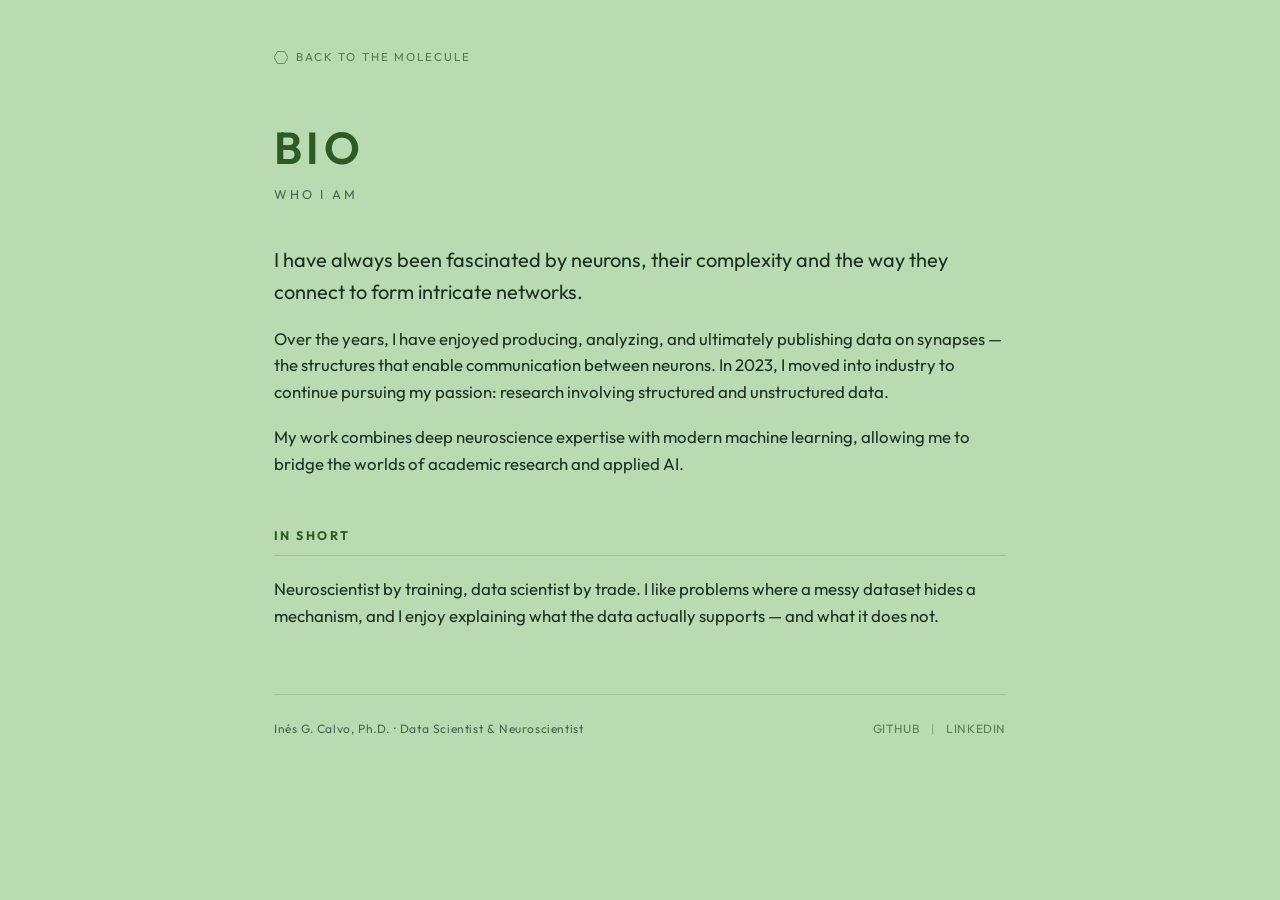
==== bio.html @ 28aaea66 "molecule" ====
<!DOCTYPE html>
<html lang="en" class="page-html">
<head>
  <meta charset="UTF-8">
  <meta name="viewport" content="width=device-width, initial-scale=1.0">
  <meta name="author" content="Inés G. Calvo">
  <meta name="description" content="Bio of Inés González Calvo — neuroscientist turned data scientist.">
  <title>Bio · Inés G. Calvo</title>
  <link rel="shortcut icon" href="img/logo_inesgcalvo.png">
  <link rel="stylesheet" href="css/style.css">
</head>
<body class="page">

  <div class="page-wrap">

    <nav class="page-nav">
      <a class="back-link" href="index.html">
        <svg class="hex-mark" viewBox="0 0 100 86.6" aria-hidden="true"><polygon points="100,43.3 75,0 25,0 0,43.3 25,86.6 75,86.6"/></svg>
        Back to the molecule
      </a>
    </nav>

    <header class="page-header">
      <h1 class="page-title">Bio</h1>
      <p class="page-kicker">Who I am</p>
    </header>

    <main class="page-body">
      <p class="lead-text">I have always been fascinated by neurons, their complexity and the way they connect to form intricate networks.</p>

      <p>Over the years, I have enjoyed producing, analyzing, and ultimately publishing data on synapses — the structures that enable communication between neurons. In 2023, I moved into industry to continue pursuing my passion: research involving structured and unstructured data.</p>

      <p>My work combines deep neuroscience expertise with modern machine learning, allowing me to bridge the worlds of academic research and applied AI.</p>

      <section class="page-section">
        <h2 class="section-title">In short</h2>
        <p>Neuroscientist by training, data scientist by trade. I like problems where a messy dataset hides a mechanism, and I enjoy explaining what the data actually supports — and what it does not.</p>
      </section>
    </main>

    <footer class="page-footer">
      <p>Inés G. Calvo, Ph.D. · Data Scientist &amp; Neuroscientist</p>
      <nav class="social-links">
        <a href="https://github.com/inesgcalvo" target="_blank" rel="noopener" class="social-link">GitHub</a>
        <span class="separator">|</span>
        <a href="https://www.linkedin.com/in/ines-g-calvo" target="_blank" rel="noopener" class="social-link">LinkedIn</a>
      </nav>
    </footer>

  </div>

</body>
</html>
---- css/style.css ----
/* ============================================================
   DESIGN SYSTEM — Inés G. Calvo · 'In Pieces' Style Redesign
   ============================================================ */

/* --- Google Fonts --- */
@import url('https://fonts.googleapis.com/css2?family=Outfit:wght@300;400;600&display=swap');

:root {
  /* Green Palette - Matching the raccoon image background exactly */
  --bg-color:       #b8dbb1; 
  --primary-green:  #2D5A27; /* Forest Green for UI */
  --accent-green:   #4CAF50; /* Leaf Green */
  --text-dark:      #1B3022; /* Deep Dark Green */
  --text-muted:     #4B6350; /* Muted Green */
  --white:          #FFFFFF;
  
  /* Typography - Strictly Sans-Serif */
  --font-main:      'Outfit', sans-serif;

  /* Molecule geometry — width of the regular hexagon (vertex to vertex).
     Its height is always width * sin(60°) = width * 0.8660254 */
  --hex-w: min(80vw, 64vh * 1.1547, 820px);
  /* Length of a branch bond, from the vertex outwards */
  --twig-L: calc(var(--hex-w) * 0.2);

  /* Transitions */
  --ease-smooth: cubic-bezier(0.25, 0.46, 0.45, 0.94);
  --ease-snap:   cubic-bezier(0.16, 1, 0.3, 1);
}

/* --- Reset & Base --- */
*, *::before, *::after { box-sizing: border-box; margin: 0; padding: 0; }

html, body {
  width: 100%;
  height: 100%;
  overflow: hidden; /* Disable scrolling */
}

body {
  font-family: var(--font-main);
  background-color: var(--bg-color);
  color: var(--text-dark);
  line-height: 1.6;
}

/* --- Main Layout --- */
.app-container {
  position: relative;
  width: 100vw;
  height: 100vh;
  display: flex;
  flex-direction: column;
  align-items: center;
  justify-content: center;
}

/* --- Molecule (hexagonal carbon ring) --- */
.molecule {
  position: relative;
  width: var(--hex-w);
  aspect-ratio: 1 / 0.8660254; /* regular hexagon bounding box */
  display: flex;
  align-items: center;
  justify-content: center;
  z-index: 2;
  transition: transform 0.5s var(--ease-snap);
}

/* Branches grow inwards, so the raccoon steps back while one is open */
.molecule.has-open .central-figure { opacity: 0.3; }

/* Bonds — the drawn edges of the hexagon */
.hex-bonds {
  position: absolute;
  inset: 0;
  width: 100%;
  height: 100%;
  overflow: visible;
  pointer-events: none;
}

.hex-bonds polygon {
  fill: none;
  stroke: var(--primary-green);
  stroke-width: 0.25;      /* viewBox units — scales with the hexagon */
  stroke-linejoin: round;
  opacity: 0.5;
  stroke-dasharray: 300;         /* perimeter = 6 * 50 in viewBox units */
  animation: drawBonds 2.4s var(--ease-smooth) 0.3s both;
}

/* --- Central Figure --- */
.central-figure {
  width: 40%;
  position: relative;
  z-index: 2;
  animation: fadeInScale 1.8s var(--ease-snap) both;
  transition: opacity 0.5s var(--ease-smooth);
}

.raccoon-img {
  width: 100%;
  height: auto;
  /* No shadow/frame as requested */
}

/* --- Nodes (atoms sitting on the hexagon vertices) --- */
.hex-nodes {
  position: absolute;
  inset: 0;
  pointer-events: none;
  z-index: 3;
}

/* A vertex is a zero-sized anchor: its node and its branch hang from it */
.vertex { position: absolute; width: 0; height: 0; }

.v-nw { left: 25%;  top: 0;    }
.v-ne { left: 75%;  top: 0;    }
.v-e  { left: 100%; top: 50%;  }
.v-se { left: 75%;  top: 100%; }
.v-sw { left: 25%;  top: 100%; }
.v-w  { left: 0;    top: 50%;  }

.node, .sub {
  pointer-events: auto;
  background: var(--bg-color); /* masks the bond behind the label */
  border: none;
  border-radius: 50px;
  color: var(--primary-green);
  font-family: var(--font-main);
  text-transform: uppercase;
  text-decoration: none;
  white-space: nowrap;
  cursor: pointer;
  transition: color 0.3s var(--ease-smooth), transform 0.3s var(--ease-smooth);
}

/* Main nodes — the six hexagon vertices */
.node {
  position: absolute;
  left: 0;
  top: 0;
  z-index: 2; /* the label masks the start of its own bonds */
  transform: translate(-50%, -50%);
  font-size: clamp(0.6rem, 1.05vw, 0.8rem);
  font-weight: 600;
  letter-spacing: 0.15em;
  padding: 0.5rem 0.9rem;
  animation: fadeInNode 1s var(--ease-snap) both;
}

.v-nw .node { animation-delay: 0.9s; }
.v-ne .node { animation-delay: 1.05s; }
.v-e  .node { animation-delay: 1.2s; }
.v-se .node { animation-delay: 1.35s; }
.v-sw .node { animation-delay: 1.5s; }
.v-w  .node { animation-delay: 1.65s; }

.node:hover,
.node:focus-visible {
  color: var(--accent-green);
  outline: none;
  transform: translate(-50%, -50%) scale(1.12);
}

.node.active { color: var(--accent-green); }

/* --- Branches (the sub-nodes bonded to a vertex) --- */
.branch {
  position: absolute;
  left: 0;
  top: 0;
  width: 0;
  height: 0;
  opacity: 0;
  visibility: hidden;
  transform: scale(0.7);
  transform-origin: 0 0;
  z-index: 1;
  transition: opacity 0.35s var(--ease-smooth),
              transform 0.45s var(--ease-snap),
              visibility 0.35s;
}

.branch.open {
  opacity: 1;
  visibility: visible;
  transform: scale(1);
}

/* Bond length per branch: short enough that the sub-nodes sit in the ring's
   inner margin, clear of both the raccoon and the hexagon edges */
#branch-about     { --twig-L: calc(var(--hex-w) * 0.18); }
#branch-neuro     { --twig-L: calc(var(--hex-w) * 0.21); }
#branch-data      { --twig-L: calc(var(--hex-w) * 0.19); }
#branch-galleries { --twig-L: calc(var(--hex-w) * 0.19); }

.twig { position: absolute; left: 0; top: 0; width: 0; height: 0; }

/* The line from the vertex to its sub-node */
.bond {
  position: absolute;
  left: 0;
  top: 0;
  width: var(--twig-L);
  height: 1px;
  background: var(--primary-green);
  opacity: 0.45;
  transform: rotate(var(--a));
  transform-origin: 0 50%;
}

/* Sub-node: rotate out along the bond, then un-rotate so the text stays level */
.sub {
  position: absolute;
  left: 0;
  top: 0;
  font-size: clamp(0.55rem, 0.95vw, 0.72rem);
  font-weight: 400;
  letter-spacing: 0.12em;
  padding: 0.35rem 0.7rem;
  transform: rotate(var(--a)) translateX(var(--twig-L)) rotate(calc(-1 * var(--a))) translate(-50%, -50%);
}

.sub:hover,
.sub:focus-visible {
  color: var(--accent-green);
  outline: none;
  transform: rotate(var(--a)) translateX(var(--twig-L)) rotate(calc(-1 * var(--a))) translate(-50%, -50%) scale(1.14);
}

/* --- UI Elements (Floating) --- */
.ui-overlay {
  position: absolute;
  inset: 0;
  pointer-events: none;
  z-index: 10;
}

.bottom-info {
  position: absolute;
  bottom: 2rem;
  left: 50%;
  transform: translateX(-50%);
  text-align: center;
  pointer-events: auto;
  width: 100%;
}

.name-title {
  font-weight: 600;
  font-size: clamp(1.4rem, 3vw, 2.4rem);
  color: var(--primary-green);
  margin-bottom: 0.1rem;
  letter-spacing: -0.01em;
}

.sub-title {
  font-size: 0.85rem;
  text-transform: uppercase;
  letter-spacing: 0.25em;
  color: var(--text-muted);
}

.social-links {
  display: flex;
  justify-content: center;
  align-items: center;
  gap: 0.75rem;
  pointer-events: auto;
}

.social-link {
  color: var(--primary-green);
  text-decoration: none;
  font-size: 0.75rem;
  letter-spacing: 0.05em;
  text-transform: uppercase;
  opacity: 0.7;
  transition: opacity 0.3s;
}

.social-link:hover { opacity: 1; }

.separator {
  color: var(--primary-green);
  font-size: 0.75rem;
  opacity: 0.4;
}

/* --- Info Panels (Modals) --- */
.info-panel {
  position: fixed;
  inset: 0;
  background: rgba(45, 90, 39, 0.95); /* Dark green semi-transparent */
  display: flex;
  align-items: center;
  justify-content: center;
  z-index: 100;
  opacity: 0;
  visibility: hidden;
  transition: all 0.5s var(--ease-smooth);
  backdrop-filter: blur(10px);
}

.info-panel.active {
  opacity: 1;
  visibility: visible;
}

.panel-content {
  background: var(--bg-color);
  width: 90%;
  max-width: 600px;
  padding: 3rem;
  border-radius: 12px;
  position: relative;
  transform: translateY(20px);
  transition: transform 0.5s var(--ease-snap);
}

.info-panel.active .panel-content {
  transform: translateY(0);
}

.close-panel {
  position: absolute;
  top: 1.5rem;
  right: 1.5rem;
  background: none;
  border: none;
  font-size: 1.5rem;
  color: var(--primary-green);
  cursor: pointer;
}

.panel-title {
  font-size: 2rem;
  margin-bottom: 1.5rem;
  color: var(--primary-green);
  text-transform: uppercase;
  letter-spacing: 0.1em;
}

.panel-text {
  color: var(--text-dark);
  font-size: 1.1rem;
  text-align: center;
}

.projects-grid {
  display: flex;
  flex-direction: column;
  gap: 1.5rem;
  margin-top: 1rem;
  text-align: center;
}

.project-item {
  padding: 0 0 1.5rem 0;
  border-bottom: 1px solid rgba(45, 90, 39, 0.1);
}

.project-item:last-child {
  border-bottom: none;
}

.project-item h4 {
  font-size: 1.1rem;
  margin-bottom: 0.2rem;
}

.project-item p {
  font-size: 0.9rem;
  color: var(--text-muted);
}

.project-item a {
  color: var(--accent-green);
  text-decoration: none;
  font-weight: 600;
  font-size: 0.8rem;
}

/* Under-construction panels */
.wip .lead-text {
  text-transform: uppercase;
  letter-spacing: 0.18em;
  font-size: 0.8rem;
  color: var(--primary-green);
  margin-bottom: 0.75rem;
}

.wip p:last-child { color: var(--text-muted); font-size: 1rem; }

/* --- Animations --- */
@keyframes fadeInScale {
  from { opacity: 0; transform: scale(0.85); }
  to   { opacity: 1; transform: scale(1); }
}

@keyframes drawBonds {
  from { stroke-dashoffset: 300; opacity: 0; }
  to   { stroke-dashoffset: 0;   opacity: 0.5; }
}

@keyframes fadeInNode {
  from { opacity: 0; }
  to   { opacity: 1; }
}

@media (prefers-reduced-motion: reduce) {
  .hex-bonds polygon, .node, .central-figure { animation: none; }
  .hex-bonds polygon { stroke-dashoffset: 0; }
}

/* --- Responsive --- */
@media (max-width: 800px) {
  /* Narrower ring so the left/right labels stay inside the viewport */
  :root { --hex-w: min(78vw, 56vh * 1.1547); }
  .central-figure { width: 38%; }

  .node {
    font-size: 0.56rem;
    letter-spacing: 0.06em;
    padding: 0.35rem 0.45rem;
  }

  .name-title { font-size: 1.8rem; }

  /* A radial fan is too tight on a phone: inside the ring the branch becomes
     a vertical chain instead, over the (faded) raccoon */
  .molecule.has-open .central-figure { opacity: 0.12; }

  .branch {
    /* fixed, not absolute: the vertex it hangs from has zero size, so
       percentages there resolve to the vertex itself, not the ring centre */
    position: fixed;
    left: 50%;
    top: 50%;
    width: auto;
    height: auto;
    display: flex;
    flex-direction: column;
    align-items: center;
    gap: 0.45rem;
    transform: translate(-50%, -50%) scale(0.8);
    transform-origin: 50% 50%;
    z-index: 4;
  }

  .branch.open { transform: translate(-50%, -50%) scale(1); }

  /* The chain line behind the stacked sub-nodes */
  .branch::before {
    content: '';
    position: absolute;
    left: 50%;
    top: 0.4rem;
    bottom: 0.4rem;
    width: 1px;
    background: var(--primary-green);
    opacity: 0.4;
  }

  .twig {
    position: relative;
    width: auto;
    height: auto;
    z-index: 1;
  }

  .bond { display: none; }

  .sub {
    position: static;
    transform: none;
    font-size: 0.58rem;
    padding: 0.35rem 0.7rem;
  }

  .sub:hover, .sub:focus-visible { transform: scale(1.08); }
}

/* ============================================================
   SUB-PAGES (bio, cv, contact, publications, experiences)
   ============================================================ */

html.page-html { height: auto; overflow-y: auto; }

body.page {
  height: auto;
  min-height: 100%;
  overflow-y: auto;
}

.page-wrap {
  max-width: 780px;
  margin: 0 auto;
  padding: 3rem 1.5rem 5rem;
}

.page-nav {
  display: flex;
  align-items: center;
  gap: 0.6rem;
  margin-bottom: 3.5rem;
}

.back-link {
  display: inline-flex;
  align-items: center;
  gap: 0.5rem;
  color: var(--primary-green);
  text-decoration: none;
  font-size: 0.72rem;
  text-transform: uppercase;
  letter-spacing: 0.18em;
  opacity: 0.75;
  transition: opacity 0.3s, transform 0.3s var(--ease-smooth);
}

.back-link:hover { opacity: 1; transform: translateX(-3px); }

/* Small hexagon mark next to the back link */
.hex-mark { width: 14px; height: 13px; }
.hex-mark polygon { fill: none; stroke: var(--primary-green); stroke-width: 6; }

.page-header { margin-bottom: 2.5rem; }

.page-title {
  font-size: clamp(1.9rem, 5vw, 2.8rem);
  font-weight: 600;
  color: var(--primary-green);
  text-transform: uppercase;
  letter-spacing: 0.1em;
  line-height: 1.15;
}

.page-kicker {
  font-size: 0.8rem;
  text-transform: uppercase;
  letter-spacing: 0.22em;
  color: var(--text-muted);
  margin-top: 0.6rem;
}

.page-body { font-size: 1.05rem; color: var(--text-dark); }
.page-body p { margin-bottom: 1.1rem; }
.page-body .lead-text { font-size: 1.25rem; }

.page-section { margin-top: 3rem; }

.section-title {
  font-size: 0.78rem;
  text-transform: uppercase;
  letter-spacing: 0.2em;
  color: var(--primary-green);
  padding-bottom: 0.6rem;
  margin-bottom: 1.25rem;
  border-bottom: 1px solid rgba(45, 90, 39, 0.18);
}

/* Filled action button (CV download, mail) */
.action-btn {
  display: inline-flex;
  align-items: center;
  gap: 0.6rem;
  background: var(--primary-green);
  color: var(--bg-color);
  border: none;
  border-radius: 50px;
  padding: 0.9rem 1.7rem;
  font-family: var(--font-main);
  font-size: 0.8rem;
  font-weight: 600;
  text-transform: uppercase;
  letter-spacing: 0.15em;
  text-decoration: none;
  cursor: pointer;
  transition: transform 0.3s var(--ease-smooth), opacity 0.3s;
}

.action-btn:hover { transform: translateY(-2px); opacity: 0.9; }

.action-note {
  font-size: 0.8rem;
  color: var(--text-muted);
  margin-top: 0.9rem;
}

/* Entry lists (experience, publications) */
.entry {
  padding-bottom: 1.6rem;
  margin-bottom: 1.6rem;
  border-bottom: 1px solid rgba(45, 90, 39, 0.12);
}

.entry:last-child { border-bottom: none; }

.entry-meta {
  font-size: 0.72rem;
  text-transform: uppercase;
  letter-spacing: 0.18em;
  color: var(--text-muted);
  margin-bottom: 0.3rem;
}

.entry h3 { font-size: 1.1rem; font-weight: 600; color: var(--primary-green); }
.entry p { font-size: 0.95rem; color: var(--text-dark); margin-top: 0.35rem; }
.entry a { color: var(--accent-green); font-weight: 600; font-size: 0.8rem; text-decoration: none; }

.placeholder-note {
  font-size: 0.8rem;
  color: var(--text-muted);
  font-style: italic;
  margin-top: 1.5rem;
}

.page-footer {
  margin-top: 4rem;
  padding-top: 1.5rem;
  border-top: 1px solid rgba(45, 90, 39, 0.18);
  display: flex;
  flex-wrap: wrap;
  align-items: center;
  justify-content: space-between;
  gap: 1rem;
}

.page-footer p { font-size: 0.75rem; color: var(--text-muted); letter-spacing: 0.05em; }

/* Small inline text button (e.g. "Copy address") */
.text-btn {
  background: none;
  border: none;
  color: var(--accent-green);
  font-family: var(--font-main);
  font-size: 0.78rem;
  font-weight: 600;
  letter-spacing: 0.08em;
  text-transform: uppercase;
  cursor: pointer;
  padding: 0;
  margin-left: 0.75rem;
}

.text-btn:hover { opacity: 0.75; }
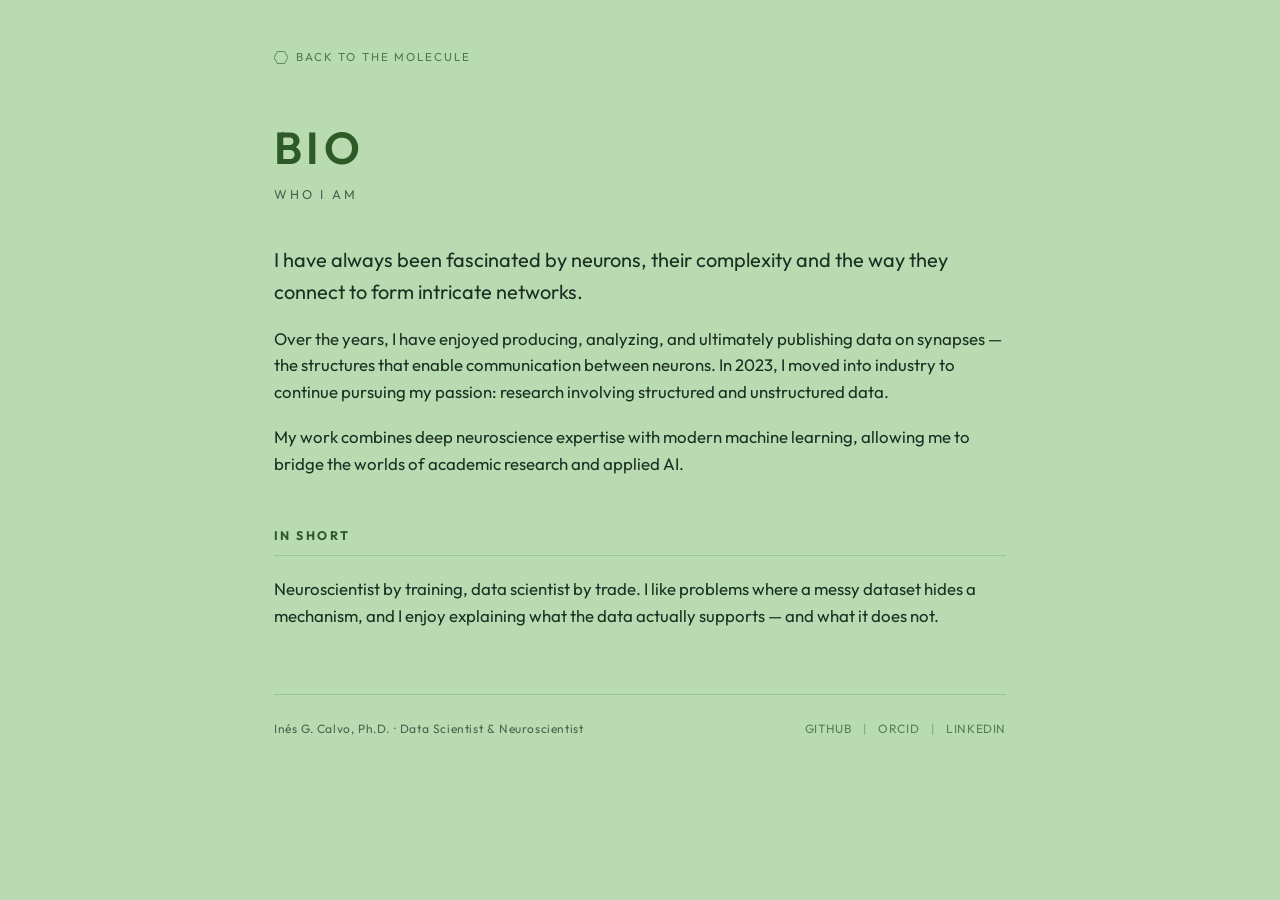
==== commit 5551b4ed: "fill the publications page with the real reference list Replace the placeholder entries with the fiv" ====
--- a/bio.html
+++ b/bio.html
@@ -7,7 +7,7 @@
   <meta name="description" content="Bio of Inés González Calvo — neuroscientist turned data scientist.">
   <title>Bio · Inés G. Calvo</title>
   <link rel="shortcut icon" href="img/logo_inesgcalvo.png">
-  <link rel="stylesheet" href="css/style.css">
+  <link rel="stylesheet" href="css/style.css?v=3">
 </head>
 <body class="page">
 
@@ -43,6 +43,8 @@
       <nav class="social-links">
         <a href="https://github.com/inesgcalvo" target="_blank" rel="noopener" class="social-link">GitHub</a>
         <span class="separator">|</span>
+        <a href="https://orcid.org/0000-0002-2652-2160" target="_blank" rel="noopener" class="social-link">ORCID</a>
+        <span class="separator">|</span>
         <a href="https://www.linkedin.com/in/ines-g-calvo" target="_blank" rel="noopener" class="social-link">LinkedIn</a>
       </nav>
     </footer>
--- a/css/style.css
+++ b/css/style.css
@@ -612,6 +612,86 @@
 .entry p { font-size: 0.95rem; color: var(--text-dark); margin-top: 0.35rem; }
 .entry a { color: var(--accent-green); font-weight: 600; font-size: 0.8rem; text-decoration: none; }
 
+/* --- Citation style switcher (publications) --- */
+.cite-switch {
+  display: flex;
+  flex-wrap: wrap;
+  align-items: center;
+  gap: 0.75rem 1rem;
+  margin-top: 2rem;
+}
+
+.cite-switch-label {
+  font-size: 0.72rem;
+  text-transform: uppercase;
+  letter-spacing: 0.18em;
+  color: var(--text-muted);
+}
+
+.cite-options {
+  display: flex;
+  align-items: center;
+  gap: 0.4rem;
+  border: 1px solid rgba(45, 90, 39, 0.28);
+  border-radius: 50px;
+  padding: 0.25rem;
+}
+
+.cite-btn {
+  background: none;
+  border: none;
+  border-radius: 50px;
+  padding: 0.45rem 1.1rem;
+  font-family: var(--font-main);
+  font-size: 0.72rem;
+  font-weight: 600;
+  letter-spacing: 0.14em;
+  text-transform: uppercase;
+  color: var(--primary-green);
+  cursor: pointer;
+  transition: background 0.3s var(--ease-smooth), color 0.3s var(--ease-smooth);
+}
+
+.cite-btn:hover { background: rgba(45, 90, 39, 0.1); }
+
+.cite-btn.is-active {
+  background: var(--primary-green);
+  color: var(--bg-color);
+}
+
+/* Each entry carries all three citations; only the selected one shows.
+   Defaults to APA so the list still reads correctly without JavaScript. */
+.citation {
+  display: none;
+  font-size: 0.9rem;
+  line-height: 1.6;
+  color: var(--text-dark);
+  margin-top: 0.5rem;
+}
+
+.citation em { font-style: italic; }
+.citation strong { font-weight: 600; color: var(--primary-green); }
+
+#pub-list[data-style="apa"]     .citation[data-style="apa"],
+#pub-list[data-style="mla"]     .citation[data-style="mla"],
+#pub-list[data-style="harvard"] .citation[data-style="harvard"] { display: block; }
+
+.entry-links {
+  display: flex;
+  flex-wrap: wrap;
+  align-items: center;
+  gap: 0.5rem 1.5rem;
+  margin-top: 0.9rem;
+}
+
+.entry-tag {
+  font-size: 0.68rem;
+  text-transform: uppercase;
+  letter-spacing: 0.14em;
+  color: var(--text-muted);
+  margin-left: -1.1rem;
+}
+
 .placeholder-note {
   font-size: 0.8rem;
   color: var(--text-muted);
